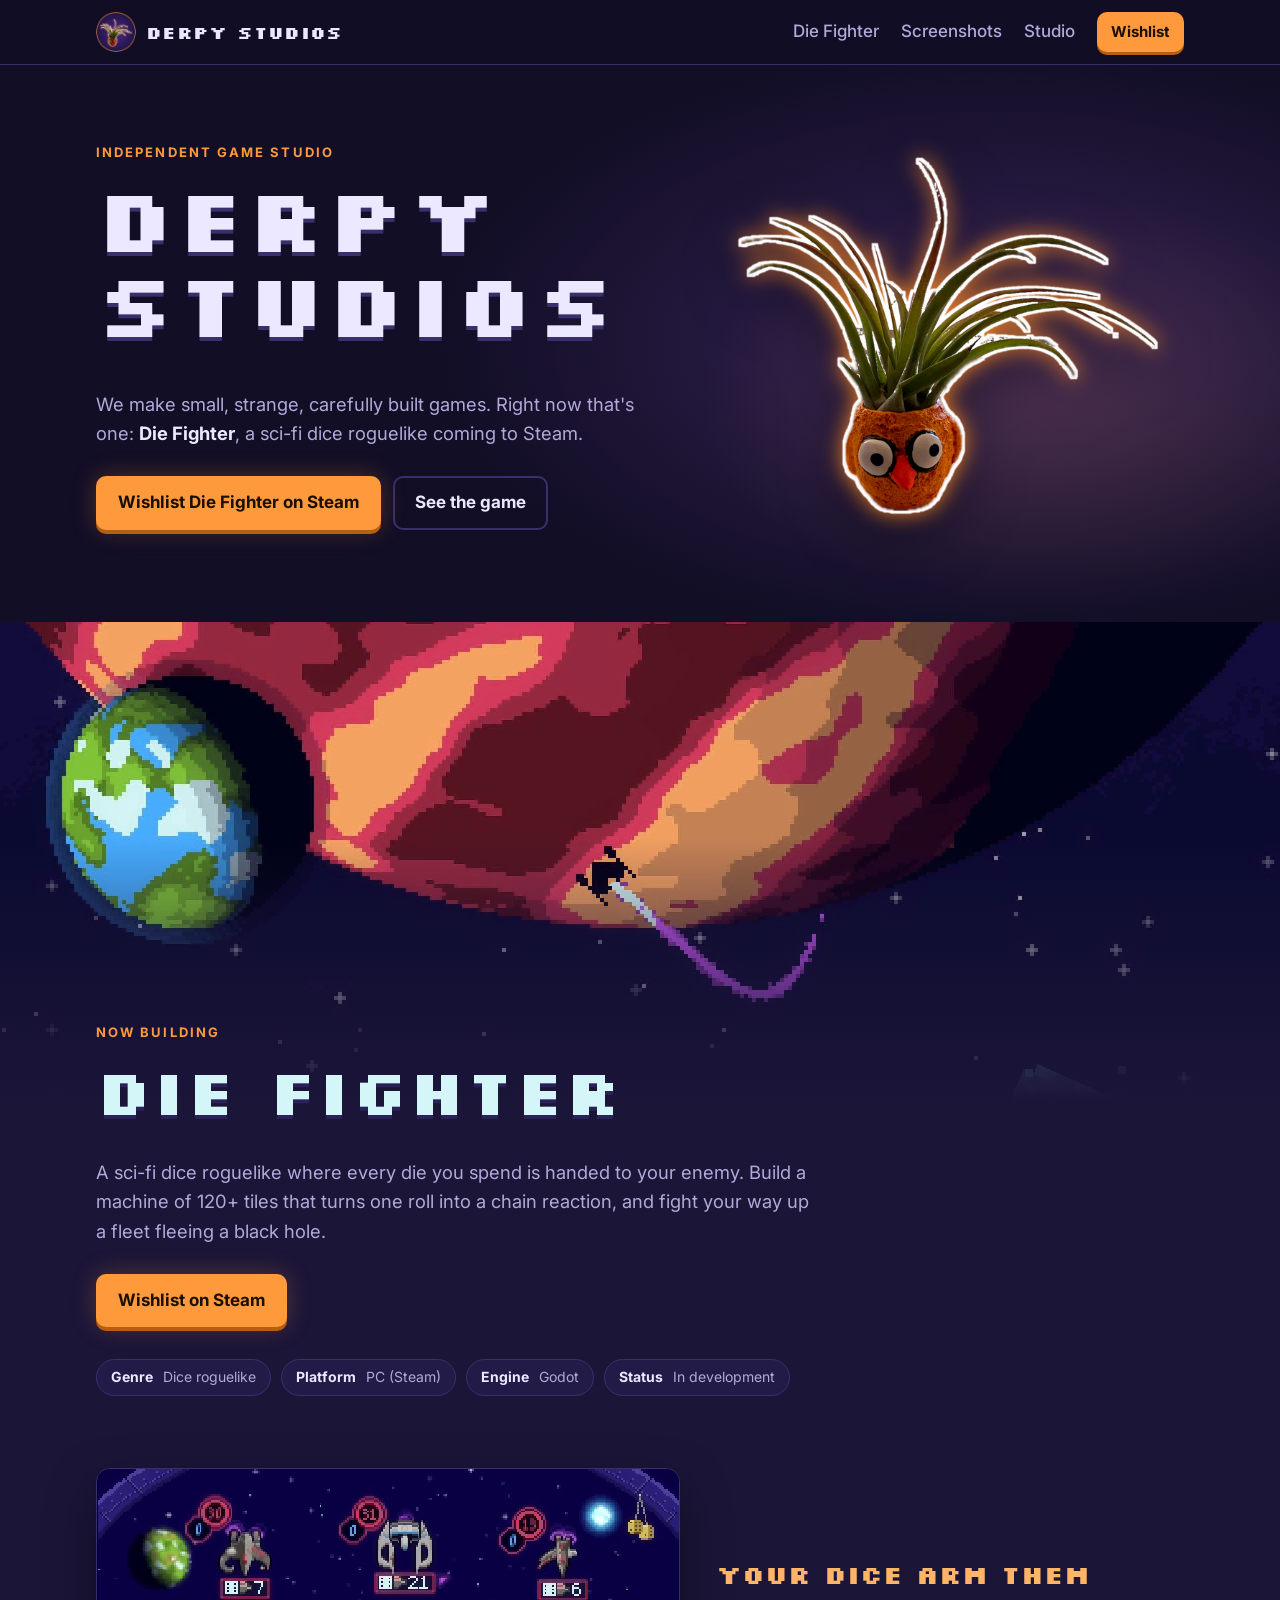
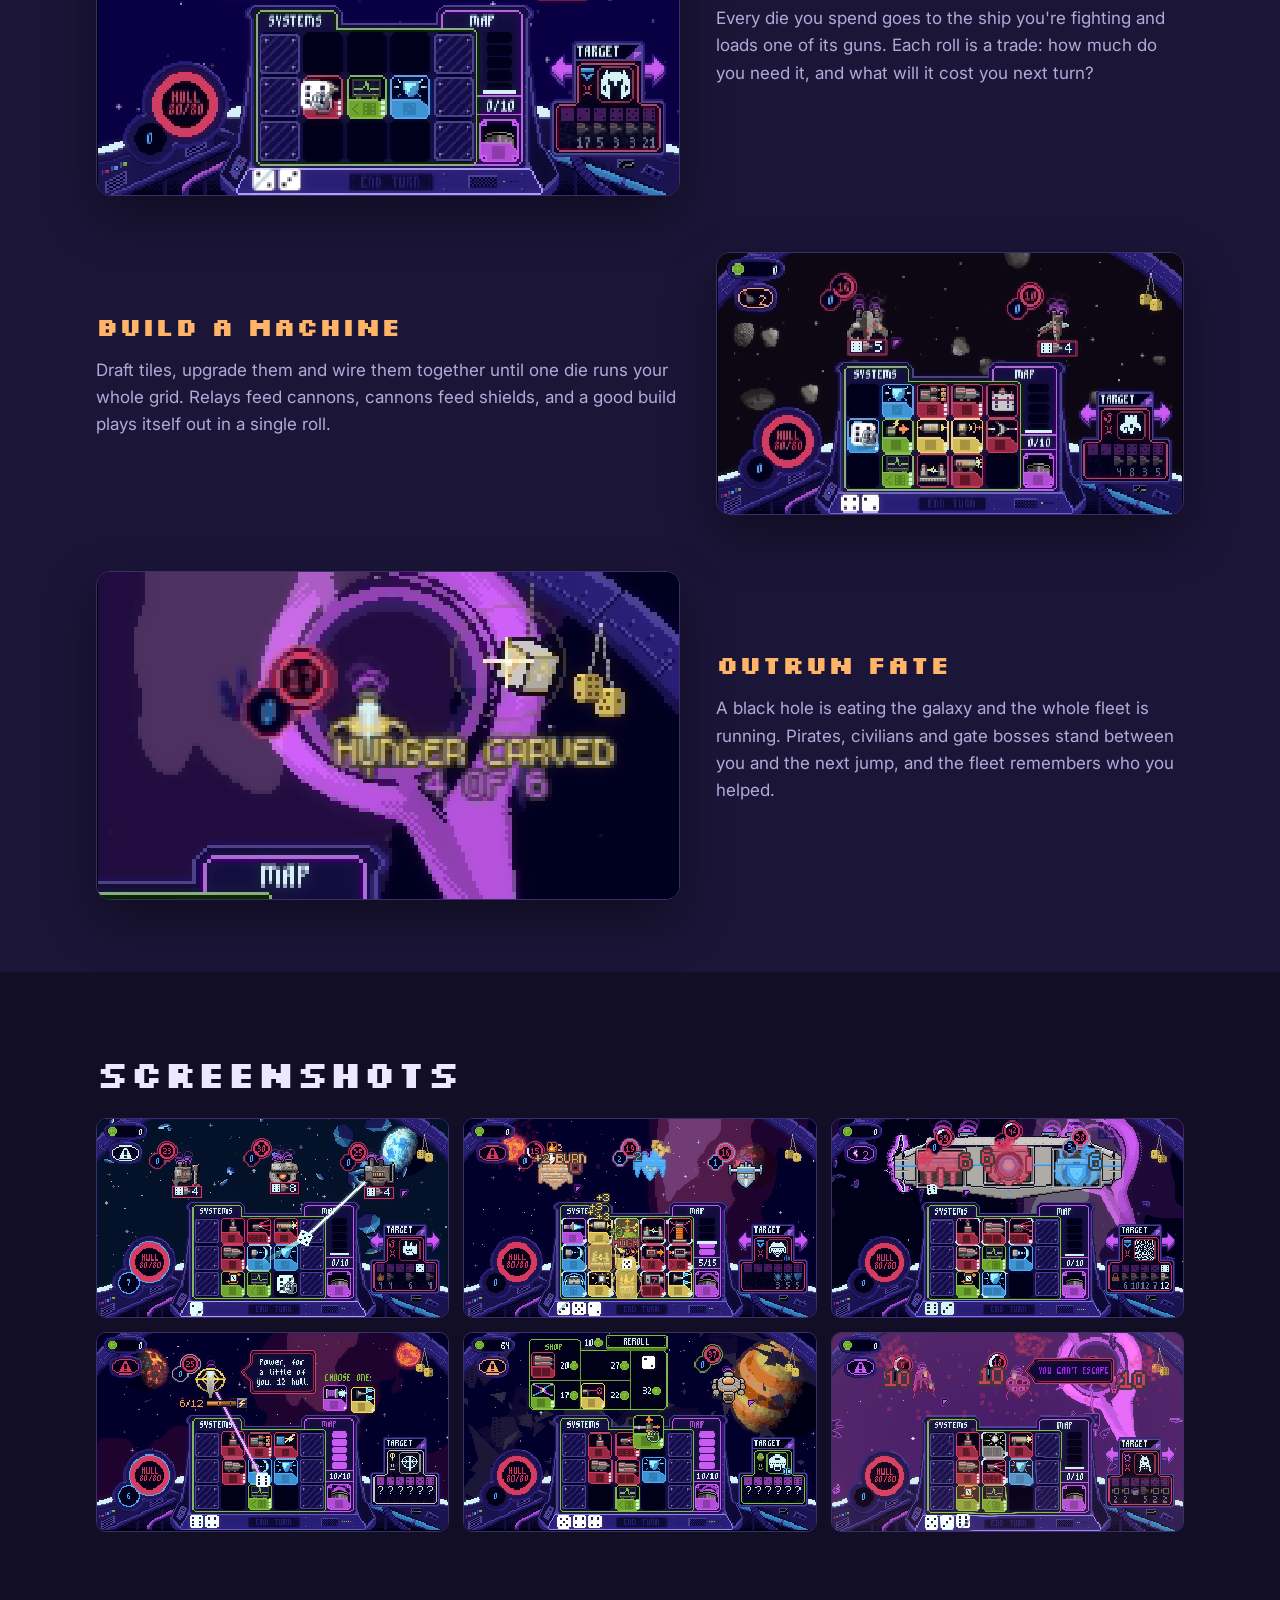
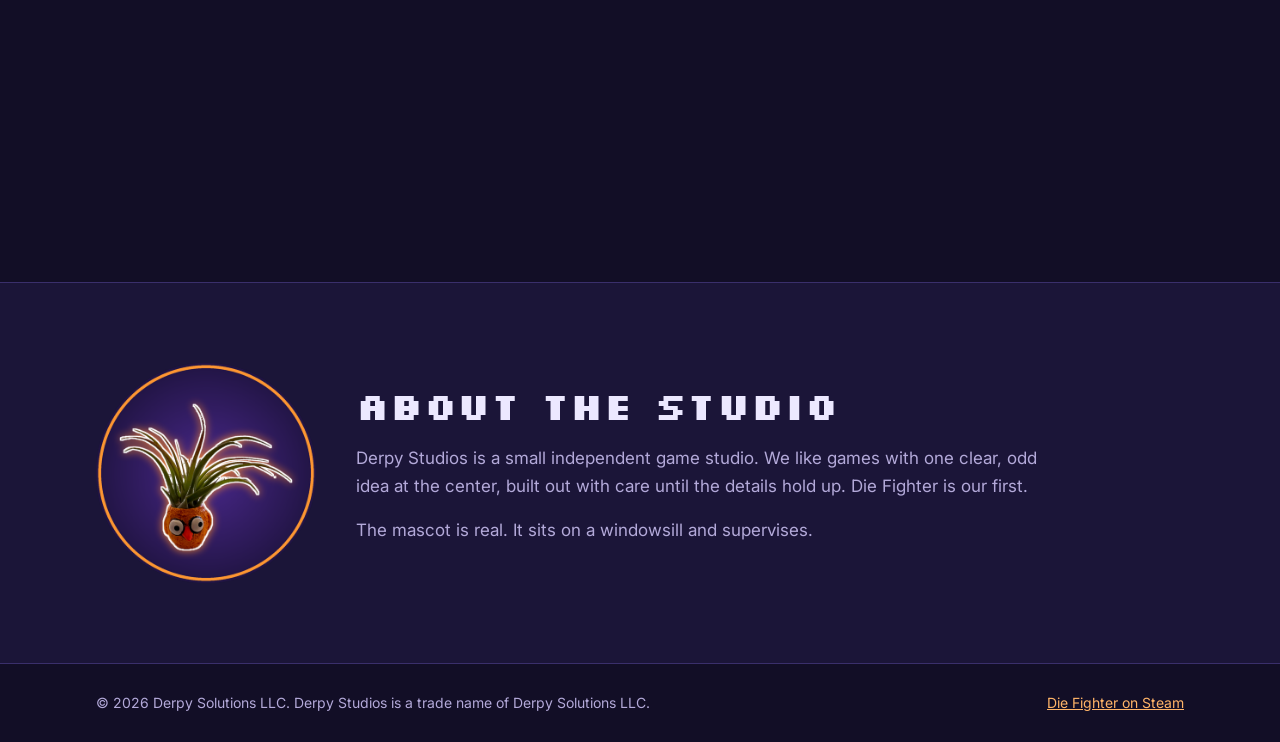
==== index.html @ 27b4df8f "Website first draft" ====
<!doctype html>
<html lang="en">
<head>
  <meta charset="utf-8">
  <meta name="viewport" content="width=device-width, initial-scale=1">
  <title>Derpy Studios</title>
  <meta name="description" content="Derpy Studios is an independent game studio. Now building Die Fighter, a sci-fi dice roguelike where every die you spend is handed to your enemy.">
  <link rel="canonical" href="https://derpystudios.com/">
  <meta name="theme-color" content="#120e26">

  <meta property="og:type" content="website">
  <meta property="og:site_name" content="Derpy Studios">
  <meta property="og:title" content="Derpy Studios">
  <meta property="og:description" content="Independent games. Now building Die Fighter, a sci-fi dice roguelike. Wishlist it on Steam.">
  <meta property="og:url" content="https://derpystudios.com/">
  <meta property="og:image" content="https://derpystudios.com/assets/img/og-card.jpg">
  <meta name="twitter:card" content="summary_large_image">

  <link rel="icon" type="image/png" sizes="32x32" href="assets/img/derpy-badge-32.png">
  <link rel="apple-touch-icon" href="assets/img/derpy-badge-180.png">

  <link rel="preconnect" href="https://fonts.googleapis.com">
  <link rel="preconnect" href="https://fonts.gstatic.com" crossorigin>
  <link href="https://fonts.googleapis.com/css2?family=Inter:wght@400;500;700&family=Silkscreen:wght@400;700&display=swap" rel="stylesheet">
  <link rel="stylesheet" href="assets/site.css">

  <script type="application/ld+json">
  {
    "@context": "https://schema.org",
    "@type": "Organization",
    "name": "Derpy Studios",
    "legalName": "Derpy Solutions LLC",
    "url": "https://derpystudios.com/",
    "logo": "https://derpystudios.com/assets/img/derpy-badge-512.png"
  }
  </script>
</head>
<body>
  <a class="skip" href="#main">Skip to content</a>

  <header class="nav">
    <div class="wrap nav-inner">
      <a class="brand" href="#top" aria-label="Derpy Studios home">
        <img src="assets/img/derpy-badge-180.png" alt="" width="40" height="40">
        <span>Derpy Studios</span>
      </a>
      <nav aria-label="Main">
        <a href="#die-fighter">Die Fighter</a>
        <a href="#gallery">Screenshots</a>
        <a href="#studio">Studio</a>
        <a class="btn btn-sm" href="https://store.steampowered.com/app/3689280/Die_Fighter/" target="_blank" rel="noopener">Wishlist</a>
      </nav>
    </div>
  </header>

  <main id="main">
    <!-- Studio intro -->
    <section class="intro" id="top">
      <div class="wrap intro-inner">
        <div class="intro-copy">
          <p class="eyebrow">Independent game studio</p>
          <h1>Derpy<br>Studios</h1>
          <p class="lede">We make small, strange, carefully built games. Right now that's one: <strong>Die Fighter</strong>, a sci-fi dice roguelike coming to Steam.</p>
          <div class="cta-row">
            <a class="btn" href="https://store.steampowered.com/app/3689280/Die_Fighter/" target="_blank" rel="noopener">Wishlist Die Fighter on Steam</a>
            <a class="btn btn-ghost" href="#die-fighter">See the game</a>
          </div>
        </div>
        <div class="intro-mark">
          <img src="assets/img/derpy-mark-640.png" alt="The Derpy Studios mascot: an orange googly-eyed planter with a spiky air plant for hair" width="640" height="554">
        </div>
      </div>
    </section>

    <!-- Die Fighter -->
    <section class="game" id="die-fighter" aria-labelledby="df-title">
      <div class="game-hero">
        <img src="assets/media/hero.jpg" alt="Die Fighter title art: a small ship trailing purple light past a red planet, beside a pixel die" width="1920" height="1080">
        <div class="game-hero-fade"></div>
      </div>
      <div class="wrap game-head">
        <p class="eyebrow">Now building</p>
        <h2 id="df-title" class="pixel">Die Fighter</h2>
        <p class="lede">A sci-fi dice roguelike where every die you spend is handed to your enemy. Build a machine of 120+ tiles that turns one roll into a chain reaction, and fight your way up a fleet fleeing a black hole.</p>
        <div class="cta-row">
          <a class="btn" href="https://store.steampowered.com/app/3689280/Die_Fighter/" target="_blank" rel="noopener">Wishlist on Steam</a>
        </div>
        <ul class="facts" aria-label="At a glance">
          <li><b>Genre</b> Dice roguelike</li>
          <li><b>Platform</b> PC (Steam)</li>
          <li><b>Engine</b> Godot</li>
          <li><b>Status</b> In development</li>
        </ul>
      </div>

      <div class="wrap features">
        <article class="feature">
          <video autoplay muted loop playsinline preload="metadata" poster="assets/media/clip-hook.jpg" aria-label="A die is spent, handed to the enemy ship, and fired back">
            <source src="assets/media/clip-hook.mp4" type="video/mp4">
          </video>
          <div>
            <h3>Your dice arm them</h3>
            <p>Every die you spend goes to the ship you're fighting and loads one of its guns. Each roll is a trade: how much do you need it, and what will it cost you next turn?</p>
          </div>
        </article>
        <article class="feature flip">
          <video autoplay muted loop playsinline preload="metadata" poster="assets/media/clip-machine.jpg" aria-label="One die feeding a chain of linked tiles across the grid">
            <source src="assets/media/clip-machine.mp4" type="video/mp4">
          </video>
          <div>
            <h3>Build a machine</h3>
            <p>Draft tiles, upgrade them and wire them together until one die runs your whole grid. Relays feed cannons, cannons feed shields, and a good build plays itself out in a single roll.</p>
          </div>
        </article>
        <article class="feature">
          <video autoplay muted loop playsinline preload="metadata" poster="assets/media/clip-fate.jpg" aria-label="The fleet jumps away from the black hole called Fate">
            <source src="assets/media/clip-fate.mp4" type="video/mp4">
          </video>
          <div>
            <h3>Outrun Fate</h3>
            <p>A black hole is eating the galaxy and the whole fleet is running. Pirates, civilians and gate bosses stand between you and the next jump, and the fleet remembers who you helped.</p>
          </div>
        </article>
      </div>
    </section>

    <!-- Screenshots -->
    <section class="gallery" id="gallery" aria-labelledby="gallery-title">
      <div class="wrap">
        <h2 id="gallery-title" class="section-title">Screenshots</h2>
        <div class="grid">
          <button class="shot" data-full="assets/media/shot-hook.jpg"><img src="assets/media/shot-hook.jpg" loading="lazy" alt="Dragging a die across the systems grid while three enemy ships show their intents" width="1920" height="1080"></button>
          <button class="shot" data-full="assets/media/shot-machine.jpg"><img src="assets/media/shot-machine.jpg" loading="lazy" alt="A full grid of upgraded tiles chaining bonuses in one turn" width="1920" height="1080"></button>
          <button class="shot" data-full="assets/media/shot-boss.jpg"><img src="assets/media/shot-boss.jpg" loading="lazy" alt="The Bastion, a gate boss, with three armed sections" width="1920" height="1080"></button>
          <button class="shot" data-full="assets/media/shot-pact.jpg"><img src="assets/media/shot-pact.jpg" loading="lazy" alt="A Zealot offering power for hull, with a choice of two tiles" width="1920" height="1080"></button>
          <button class="shot" data-full="assets/media/shot-shop.jpg"><img src="assets/media/shot-shop.jpg" loading="lazy" alt="The shop, selling tiles and a die" width="1920" height="1080"></button>
          <button class="shot" data-full="assets/media/shot-fate.jpg"><img src="assets/media/shot-fate.jpg" loading="lazy" alt="Ships near the black hole Fate: You can't escape" width="1920" height="1080"></button>
        </div>
      </div>
    </section>

    <!-- Steam widget -->
    <section class="steam" aria-label="Die Fighter on Steam">
      <div class="wrap">
        <iframe src="https://store.steampowered.com/widget/3689280/" title="Die Fighter on Steam" loading="lazy" width="646" height="190"></iframe>
      </div>
    </section>

    <!-- Studio -->
    <section class="studio" id="studio" aria-labelledby="studio-title">
      <div class="wrap studio-inner">
        <img class="studio-badge" src="assets/img/derpy-badge-512.png" alt="" width="220" height="220" loading="lazy">
        <div>
          <h2 id="studio-title" class="section-title">About the studio</h2>
          <p>Derpy Studios is a small independent game studio. We like games with one clear, odd idea at the center, built out with care until the details hold up. Die Fighter is our first.</p>
          <p>The mascot is real. It sits on a windowsill and supervises.</p>
        </div>
      </div>
    </section>
  </main>

  <footer class="footer">
    <div class="wrap footer-inner">
      <p>&copy; <span id="year">2026</span> Derpy Solutions LLC. Derpy Studios is a trade name of Derpy Solutions LLC.</p>
      <p><a href="https://store.steampowered.com/app/3689280/Die_Fighter/" target="_blank" rel="noopener">Die Fighter on Steam</a></p>
    </div>
  </footer>

  <dialog class="lightbox" id="lightbox" aria-label="Screenshot">
    <button class="lightbox-close" aria-label="Close">&times;</button>
    <img alt="">
  </dialog>

  <script>
    document.getElementById('year').textContent = new Date().getFullYear();
    const box = document.getElementById('lightbox');
    const boxImg = box.querySelector('img');
    document.querySelectorAll('.shot').forEach(b => b.addEventListener('click', () => {
      const img = b.querySelector('img');
      boxImg.src = b.dataset.full; boxImg.alt = img.alt;
      box.showModal();
    }));
    box.addEventListener('click', e => { if (e.target !== boxImg) box.close(); });
    // Respect reduced motion: hold the clips on their poster frames.
    if (matchMedia('(prefers-reduced-motion: reduce)').matches) {
      document.querySelectorAll('video').forEach(v => { v.removeAttribute('autoplay'); v.pause(); v.controls = true; });
    }
  </script>
</body>
</html>
---- assets/site.css ----
/* Derpy Studios: deep-space purples from Die Fighter, orange from the mascot's pot. */
:root {
  --bg: #120e26;
  --bg-2: #1b1538;
  --panel: #231b47;
  --line: #3a2f6b;
  --text: #ece8ff;
  --muted: #b3a9d9;
  --orange: #ff9a3c;
  --orange-hi: #ffb468;
  --violet: #b56cff;
  --radius: 14px;
  --wrap: 1120px;
}

* { box-sizing: border-box; }
html { scroll-behavior: smooth; }
body {
  margin: 0;
  background: var(--bg);
  color: var(--text);
  font: 17px/1.6 Inter, system-ui, -apple-system, Segoe UI, Roboto, sans-serif;
  -webkit-font-smoothing: antialiased;
}
img, video { max-width: 100%; height: auto; display: block; }
.intro-inner > *, .feature > *, .studio-inner > * { min-width: 0; }
a { color: var(--orange-hi); }
h1, h2, h3 { line-height: 1.1; margin: 0 0 .5em; }
.wrap { max-width: var(--wrap); margin: 0 auto; padding: 0 16px; }
.pixel, h1, .section-title, .brand span { font-family: Silkscreen, monospace; font-weight: 700; letter-spacing: .02em; }

.skip { position: absolute; left: -9999px; }
.skip:focus { left: 16px; top: 16px; z-index: 99; background: var(--orange); color: #000; padding: 8px 12px; }

.eyebrow { text-transform: uppercase; letter-spacing: .16em; font-size: 13px; font-weight: 700; color: var(--orange); margin: 0 0 12px; }
.lede { font-size: 1.15rem; color: var(--muted); max-width: 60ch; }
.lede strong { color: var(--text); }

.btn {
  display: inline-block; text-decoration: none; font-weight: 700;
  background: var(--orange); color: #1a0f00;
  padding: 13px 22px; border-radius: 10px;
  box-shadow: 0 4px 0 #b65f12, 0 0 24px rgba(255,154,60,.25);
  transition: transform .12s ease, background .12s ease;
}
.btn:hover { background: var(--orange-hi); transform: translateY(-1px); }
.btn:active { transform: translateY(2px); box-shadow: 0 2px 0 #b65f12; }
.btn-ghost { background: transparent; color: var(--text); box-shadow: inset 0 0 0 2px var(--line); }
.btn-ghost:hover { background: var(--panel); }
.btn-sm { padding: 8px 14px; font-size: 15px; box-shadow: 0 3px 0 #b65f12; }
.cta-row { display: flex; flex-wrap: wrap; gap: 12px; margin-top: 28px; }

/* Nav */
.nav { position: sticky; top: 0; z-index: 10; background: rgba(18,14,38,.82); backdrop-filter: blur(10px); border-bottom: 1px solid var(--line); }
.nav-inner { display: flex; align-items: center; justify-content: space-between; height: 64px; gap: 16px; }
.brand { display: flex; align-items: center; gap: 10px; color: var(--text); text-decoration: none; font-size: 18px; white-space: nowrap; }
.nav nav { display: flex; align-items: center; gap: 22px; }
.nav nav a:not(.btn) { color: var(--muted); text-decoration: none; font-weight: 500; }
.nav nav a:not(.btn):hover { color: var(--text); }

/* Intro */
.intro {
  padding: 72px 0 88px;
  background:
    radial-gradient(800px 420px at 78% 50%, rgba(181,108,255,.22), transparent 70%),
    radial-gradient(500px 300px at 82% 60%, rgba(255,154,60,.14), transparent 70%);
}
.intro-inner { display: grid; grid-template-columns: 1.1fr .9fr; align-items: center; gap: 40px; }
.intro h1 { font-size: clamp(3rem, 8vw, 5.6rem); line-height: .95; text-shadow: 0 4px 0 #3a2f6b; }
.intro-mark img { width: 100%; max-width: 460px; margin: 0 auto; filter: drop-shadow(0 18px 30px rgba(0,0,0,.45)); animation: bob 5s ease-in-out infinite; }
@keyframes bob { 50% { transform: translateY(-10px) rotate(-1.5deg); } }

/* Game */
.game { position: relative; padding-bottom: 72px; background: var(--bg-2); }
.game-hero { position: relative; overflow: hidden; }
.game-hero img { width: 100%; height: auto; aspect-ratio: 16 / 6; object-fit: cover; object-position: top; image-rendering: pixelated; }
.game-hero-fade { position: absolute; inset: 0; background: linear-gradient(to bottom, rgba(27,21,56,0) 45%, var(--bg-2) 100%); }
.game-head { position: relative; margin-top: -80px; }
.game-head h2 { font-size: clamp(2.4rem, 6vw, 4rem); color: #d4f6f8; text-shadow: 0 4px 0 #2a2257; }
.facts { list-style: none; padding: 0; margin: 32px 0 0; display: flex; flex-wrap: wrap; gap: 10px; }
.facts li { background: var(--panel); border: 1px solid var(--line); border-radius: 999px; padding: 6px 14px; font-size: 14px; color: var(--muted); }
.facts b { color: var(--text); margin-right: 6px; }

.features { display: grid; gap: 56px; margin-top: 72px; }
.feature { display: grid; grid-template-columns: 1.25fr 1fr; gap: 36px; align-items: center; }
.feature.flip > video { order: 2; }
.feature video { width: 100%; border-radius: var(--radius); border: 1px solid var(--line); box-shadow: 0 20px 50px rgba(0,0,0,.4); image-rendering: pixelated; background: #000; aspect-ratio: 16 / 9; }
.feature h3 { font-size: 1.6rem; font-family: Silkscreen, monospace; color: var(--orange-hi); }
.feature p { color: var(--muted); }

/* Gallery */
.gallery { padding: 80px 0; }
.section-title { font-size: clamp(1.8rem, 4vw, 2.4rem); }
.grid { display: grid; grid-template-columns: repeat(3, 1fr); gap: 14px; margin-top: 24px; }
.shot { padding: 0; border: 1px solid var(--line); border-radius: 10px; overflow: hidden; background: #000; cursor: zoom-in; }
.shot img { width: 100%; height: auto; aspect-ratio: 16 / 9; transition: transform .25s ease; image-rendering: pixelated; }
.shot:hover img, .shot:focus-visible img { transform: scale(1.04); }
.shot:focus-visible { outline: 3px solid var(--orange); outline-offset: 2px; }

.lightbox { padding: 0; border: 0; background: transparent; max-width: 96vw; max-height: 92vh; }
.lightbox::backdrop { background: rgba(8,6,20,.9); }
.lightbox img { max-height: 92vh; width: auto; border-radius: 8px; image-rendering: pixelated; }
.lightbox-close { position: fixed; top: 14px; right: 18px; font-size: 34px; line-height: 1; background: none; border: 0; color: #fff; cursor: pointer; }

/* Steam widget */
.steam { padding: 0 0 80px; }
.steam iframe { display: block; margin: 0 auto; border: 0; max-width: 100%; }

/* Studio */
.studio { padding: 80px 0; background: var(--bg-2); border-top: 1px solid var(--line); }
.studio-inner { display: grid; grid-template-columns: 220px 1fr; gap: 40px; align-items: center; }
.studio p { color: var(--muted); max-width: 62ch; }

/* Footer */
.footer { border-top: 1px solid var(--line); padding: 28px 0; font-size: 14px; color: var(--muted); }
.footer-inner { display: flex; flex-wrap: wrap; justify-content: space-between; gap: 8px 24px; }
.footer p { margin: 0; }

@media (max-width: 860px) {
  .intro-inner, .feature, .studio-inner { grid-template-columns: minmax(0, 1fr); }
  .feature.flip > video { order: 0; }
  .intro { padding-top: 40px; }
  .intro-mark { order: -1; }
  .intro-mark img { max-width: 280px; }
  .grid { grid-template-columns: repeat(2, 1fr); }
  .studio-badge { width: 160px; }
  .game-head { margin-top: -30px; }
}
@media (max-width: 560px) {
  .nav nav a:not(.btn) { display: none; }
  .grid { grid-template-columns: 1fr; }
}
@media (prefers-reduced-motion: reduce) {
  html { scroll-behavior: auto; }
  .intro-mark img { animation: none; }
}
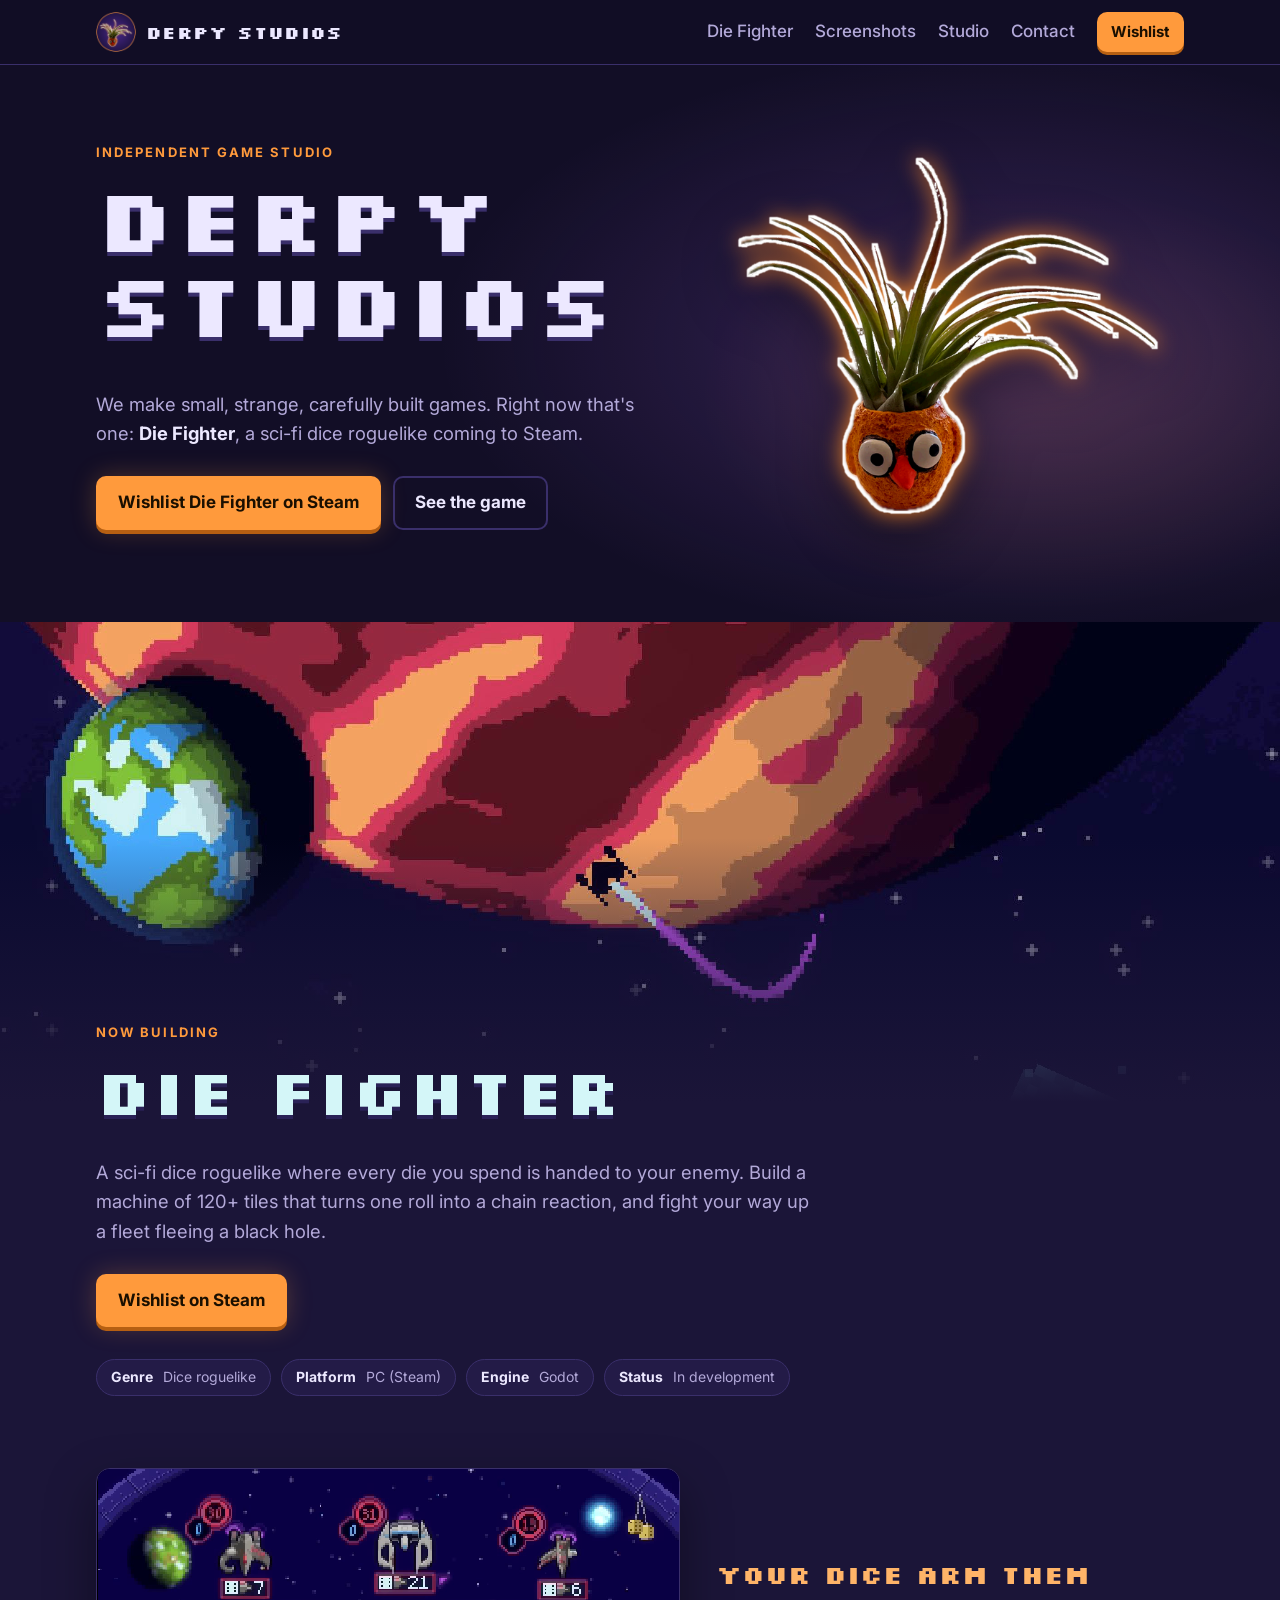
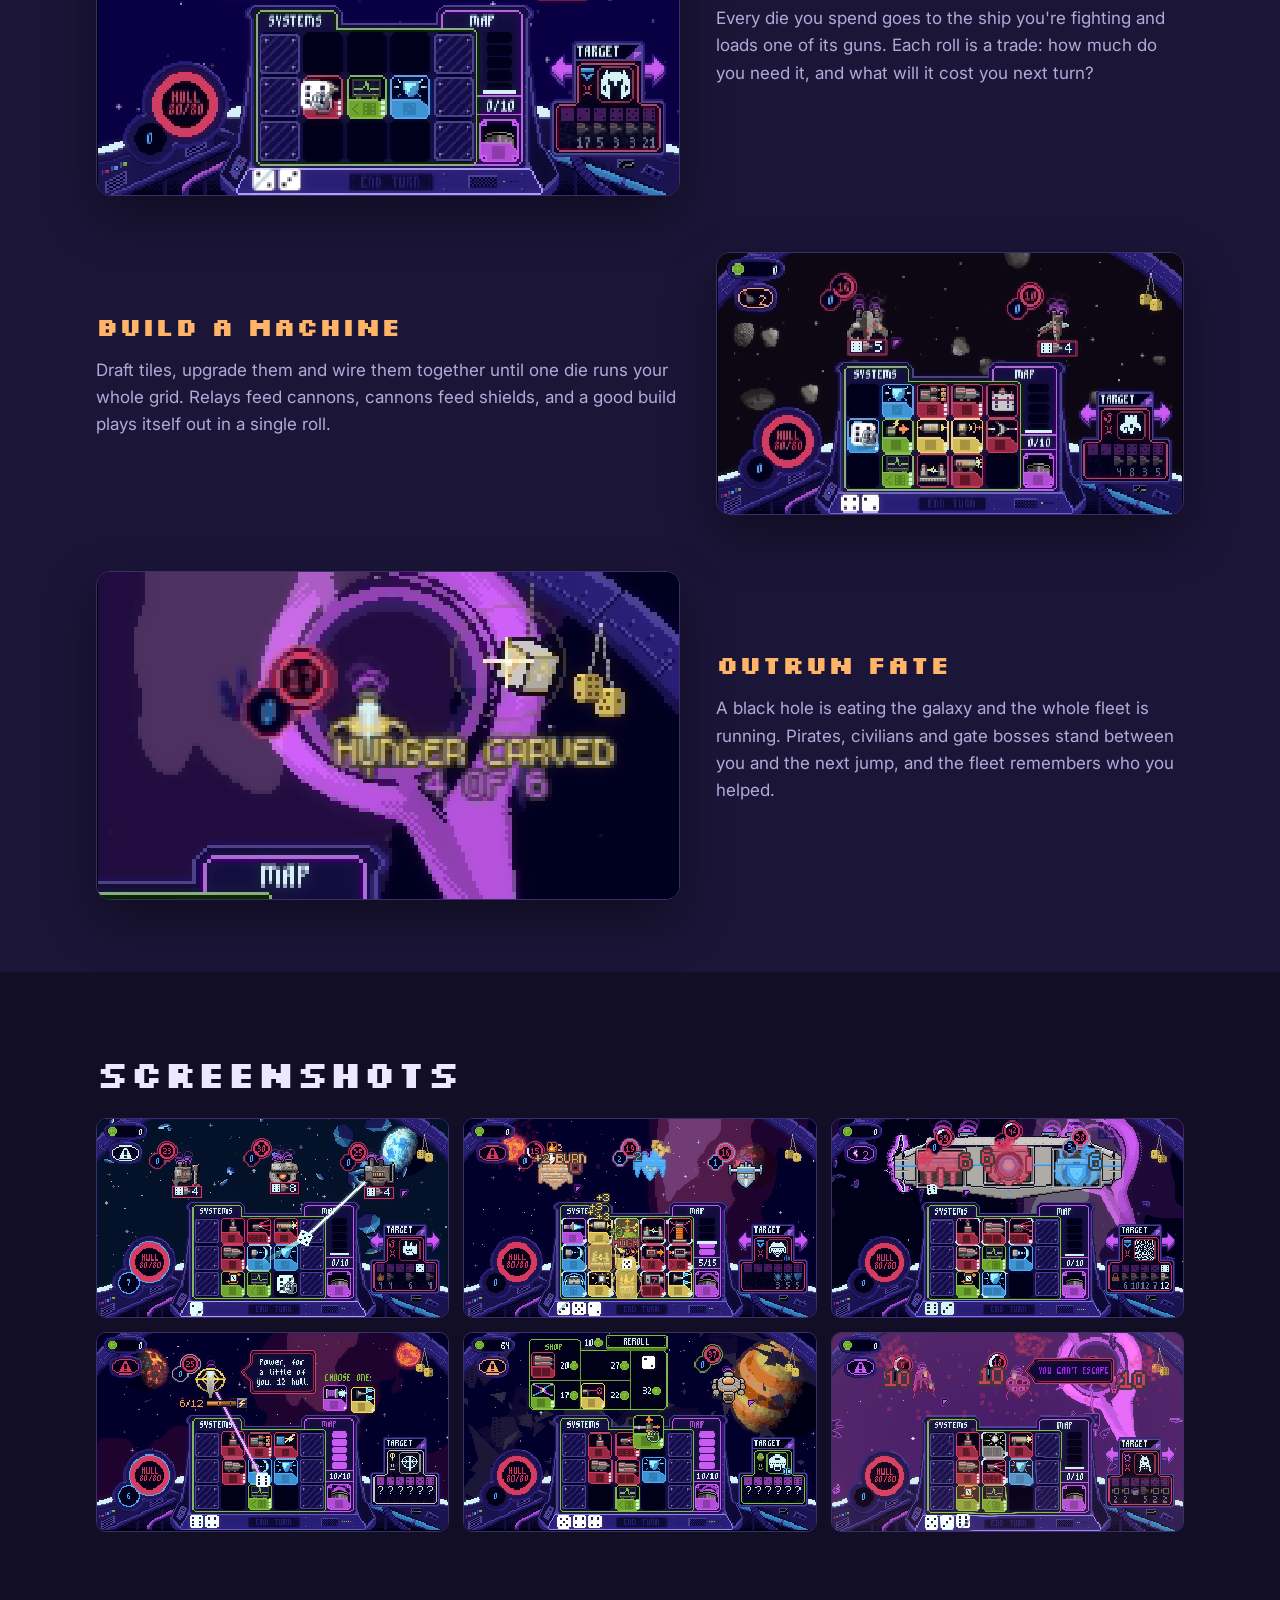
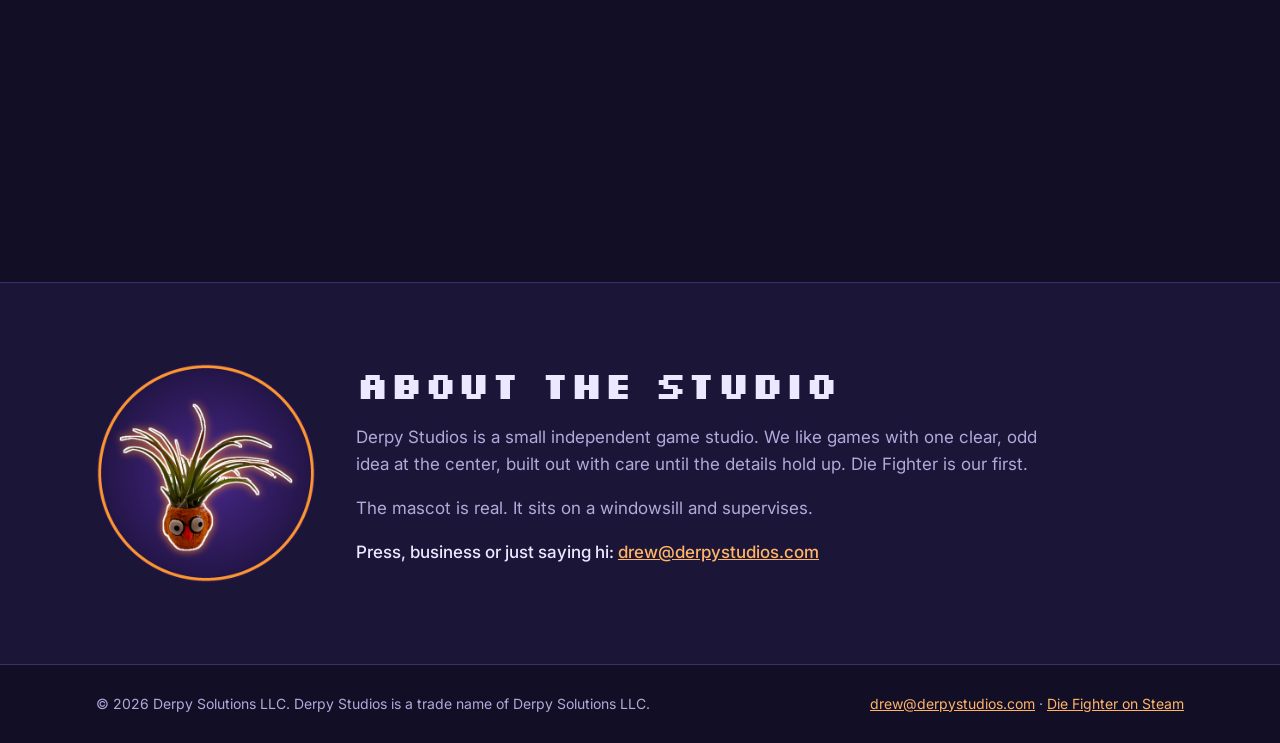
==== commit 1e64ce38: "Add email" ====
--- a/index.html
+++ b/index.html
@@ -31,6 +31,7 @@
     "name": "Derpy Studios",
     "legalName": "Derpy Solutions LLC",
     "url": "https://derpystudios.com/",
+    "email": "drew@derpystudios.com",
     "logo": "https://derpystudios.com/assets/img/derpy-badge-512.png"
   }
   </script>
@@ -48,6 +49,7 @@
         <a href="#die-fighter">Die Fighter</a>
         <a href="#gallery">Screenshots</a>
         <a href="#studio">Studio</a>
+        <a href="mailto:drew@derpystudios.com">Contact</a>
         <a class="btn btn-sm" href="https://store.steampowered.com/app/3689280/Die_Fighter/" target="_blank" rel="noopener">Wishlist</a>
       </nav>
     </div>
@@ -154,6 +156,7 @@
           <h2 id="studio-title" class="section-title">About the studio</h2>
           <p>Derpy Studios is a small independent game studio. We like games with one clear, odd idea at the center, built out with care until the details hold up. Die Fighter is our first.</p>
           <p>The mascot is real. It sits on a windowsill and supervises.</p>
+          <p class="contact">Press, business or just saying hi: <a href="mailto:drew@derpystudios.com">drew@derpystudios.com</a></p>
         </div>
       </div>
     </section>
@@ -162,7 +165,7 @@
   <footer class="footer">
     <div class="wrap footer-inner">
       <p>&copy; <span id="year">2026</span> Derpy Solutions LLC. Derpy Studios is a trade name of Derpy Solutions LLC.</p>
-      <p><a href="https://store.steampowered.com/app/3689280/Die_Fighter/" target="_blank" rel="noopener">Die Fighter on Steam</a></p>
+      <p><a href="mailto:drew@derpystudios.com">drew@derpystudios.com</a> · <a href="https://store.steampowered.com/app/3689280/Die_Fighter/" target="_blank" rel="noopener">Die Fighter on Steam</a></p>
     </div>
   </footer>
 
--- a/assets/site.css
+++ b/assets/site.css
@@ -134,3 +134,4 @@
   html { scroll-behavior: auto; }
   .intro-mark img { animation: none; }
 }
+.studio .contact { color: var(--text); font-weight: 500; }
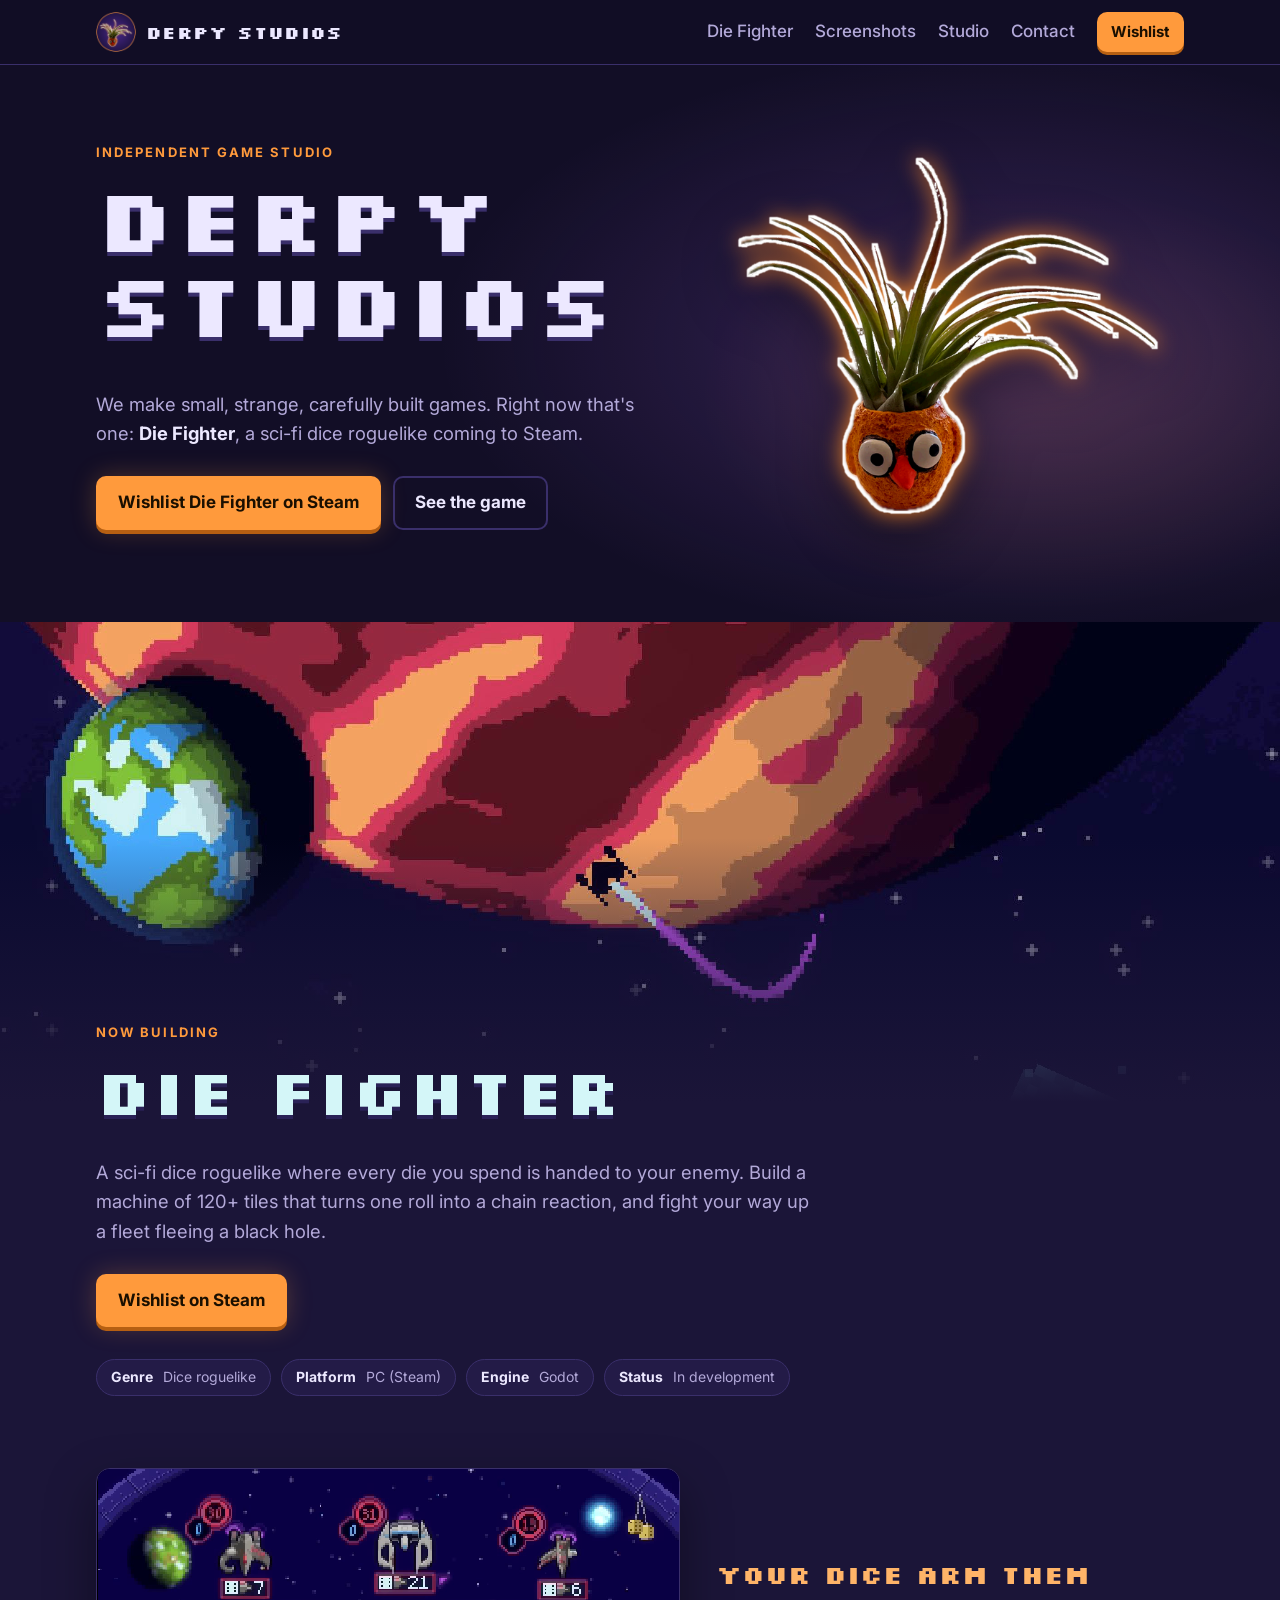
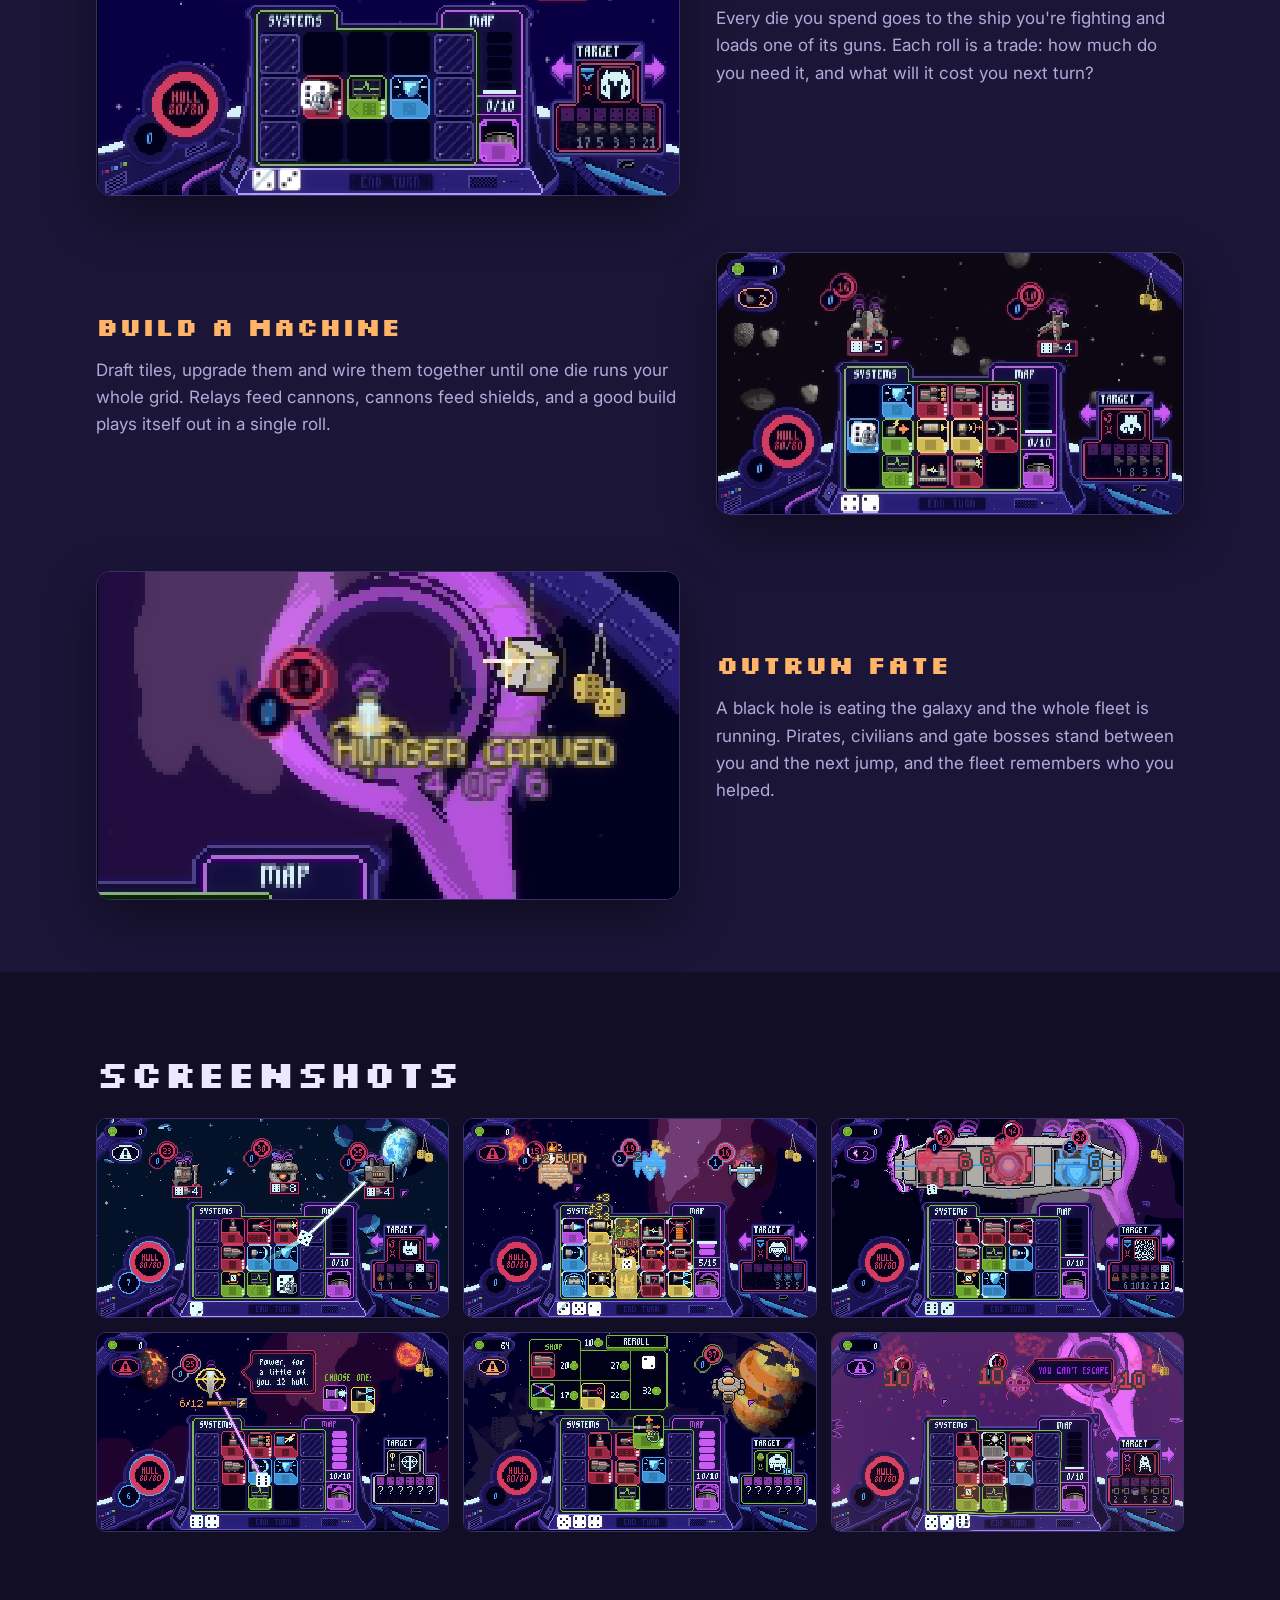
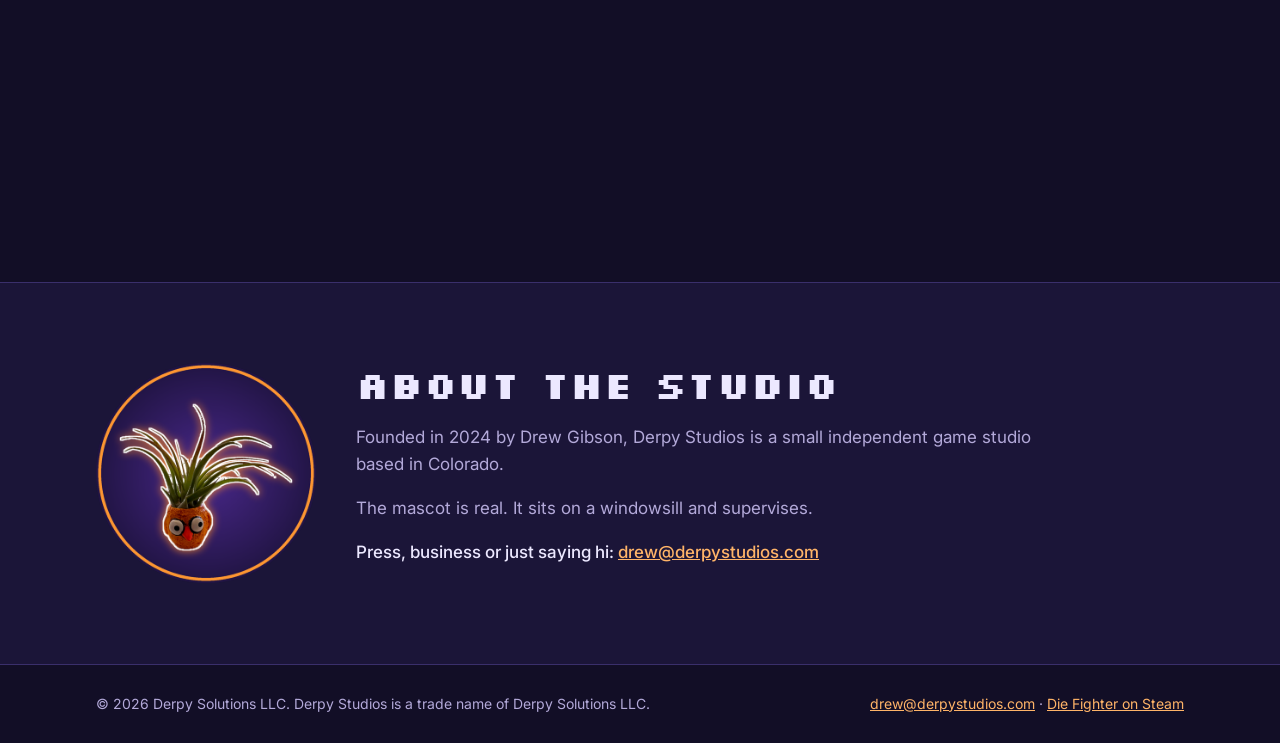
==== commit 18857120: "Verbiage change" ====
--- a/index.html
+++ b/index.html
@@ -154,7 +154,7 @@
         <img class="studio-badge" src="assets/img/derpy-badge-512.png" alt="" width="220" height="220" loading="lazy">
         <div>
           <h2 id="studio-title" class="section-title">About the studio</h2>
-          <p>Derpy Studios is a small independent game studio. We like games with one clear, odd idea at the center, built out with care until the details hold up. Die Fighter is our first.</p>
+          <p>Founded in 2024 by Drew Gibson, Derpy Studios is a small independent game studio based in Colorado.</p>
           <p>The mascot is real. It sits on a windowsill and supervises.</p>
           <p class="contact">Press, business or just saying hi: <a href="mailto:drew@derpystudios.com">drew@derpystudios.com</a></p>
         </div>
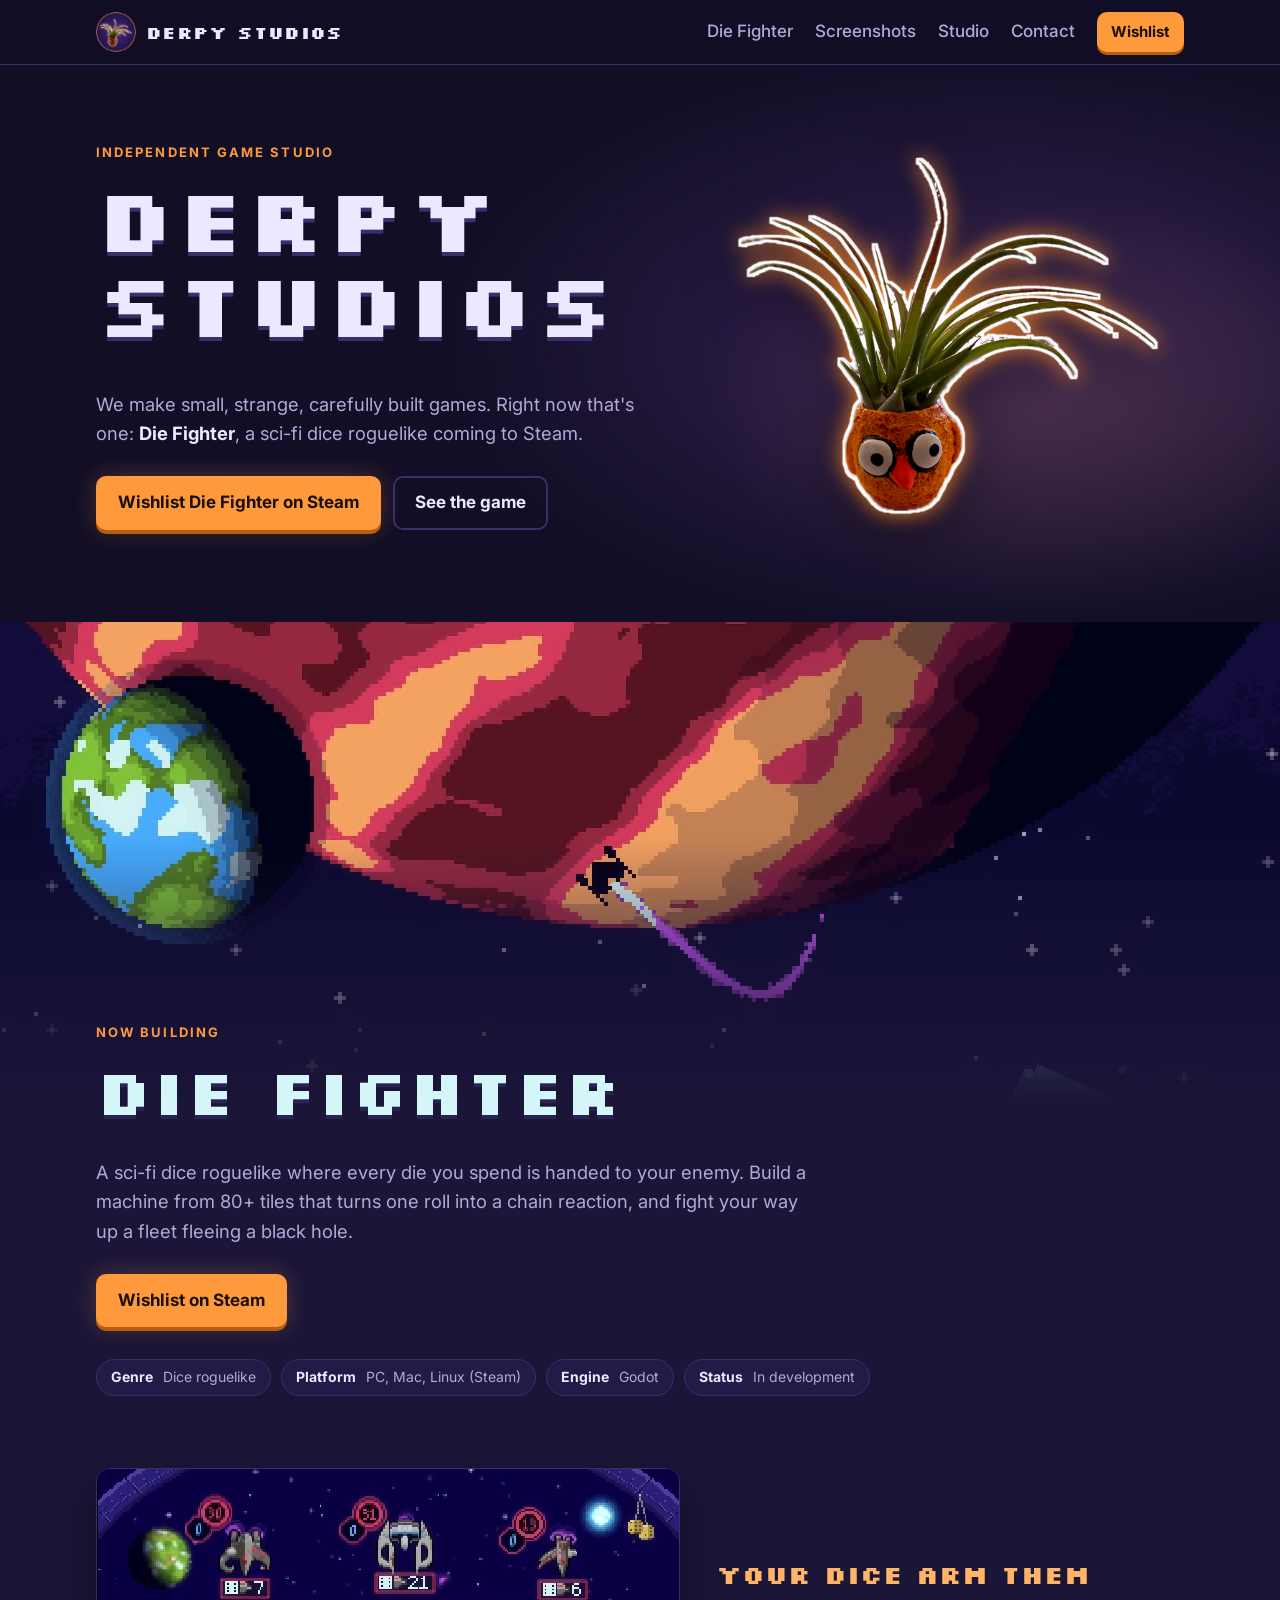
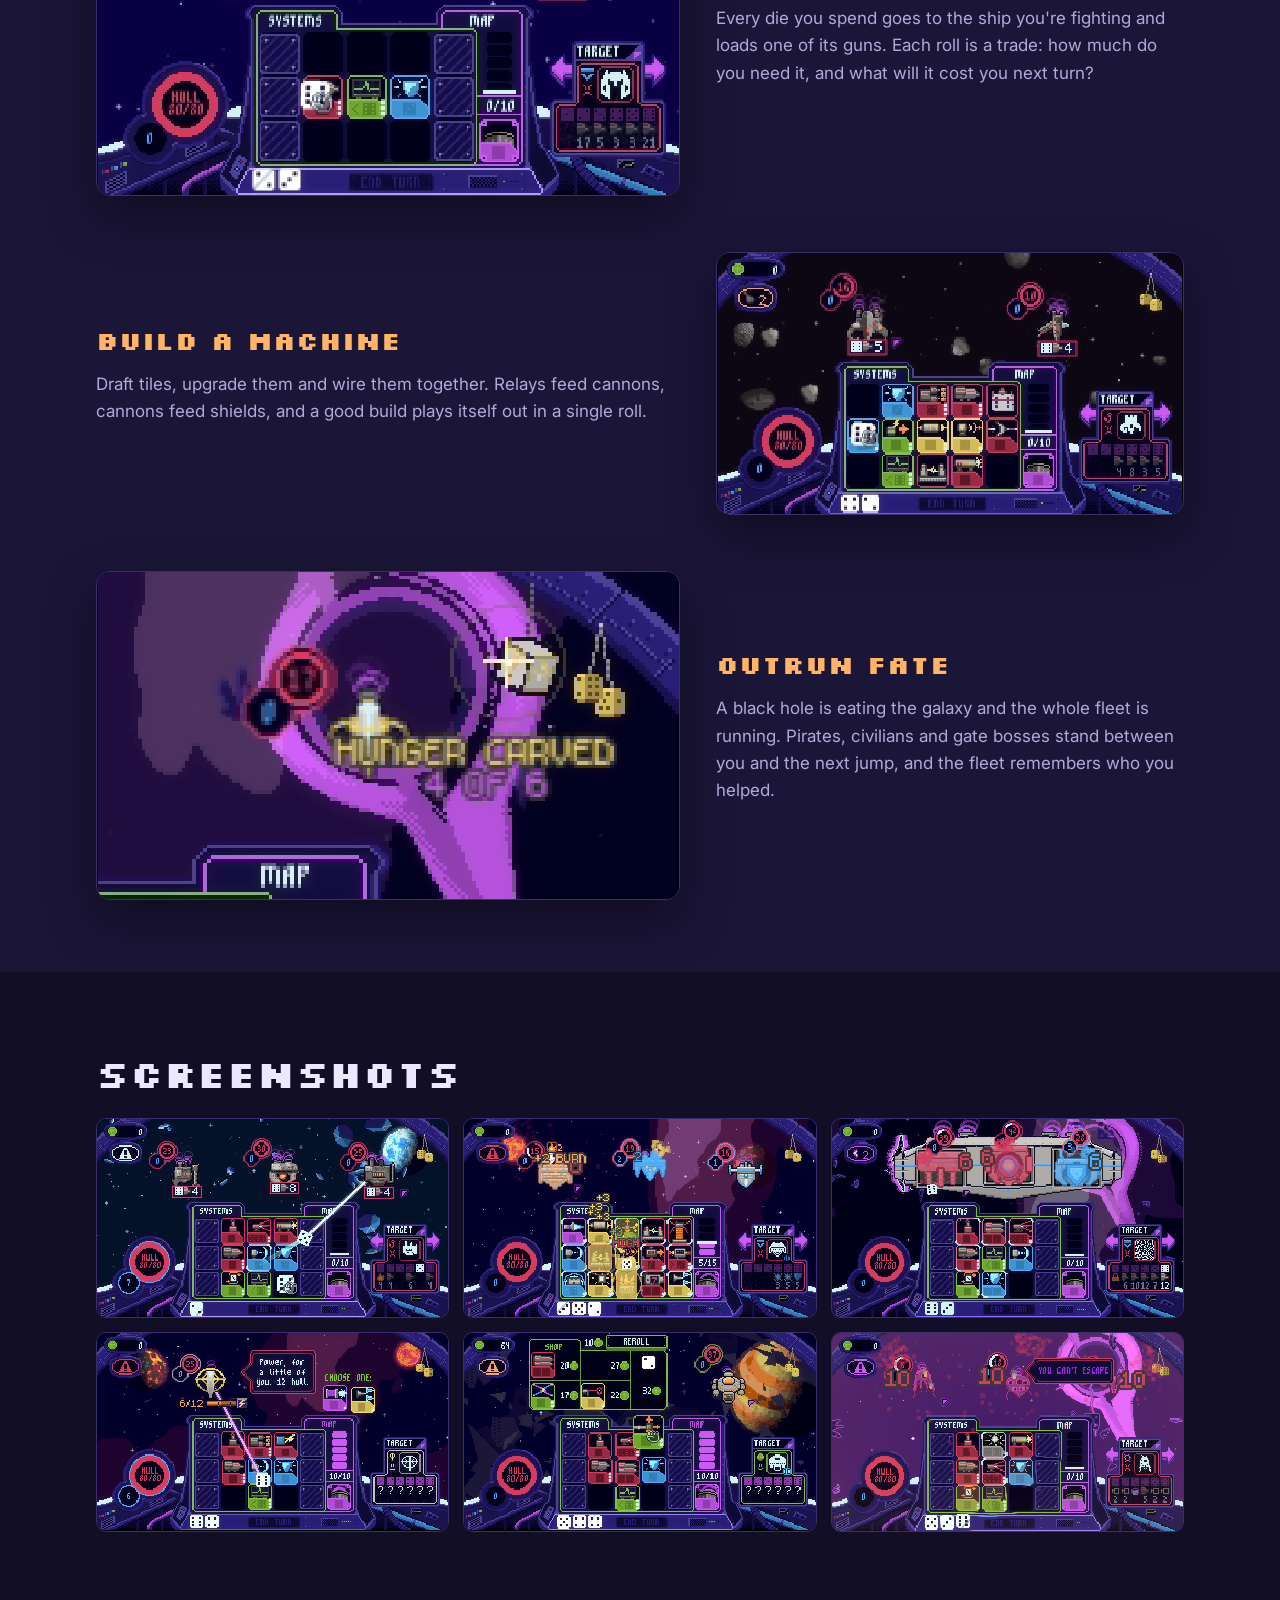
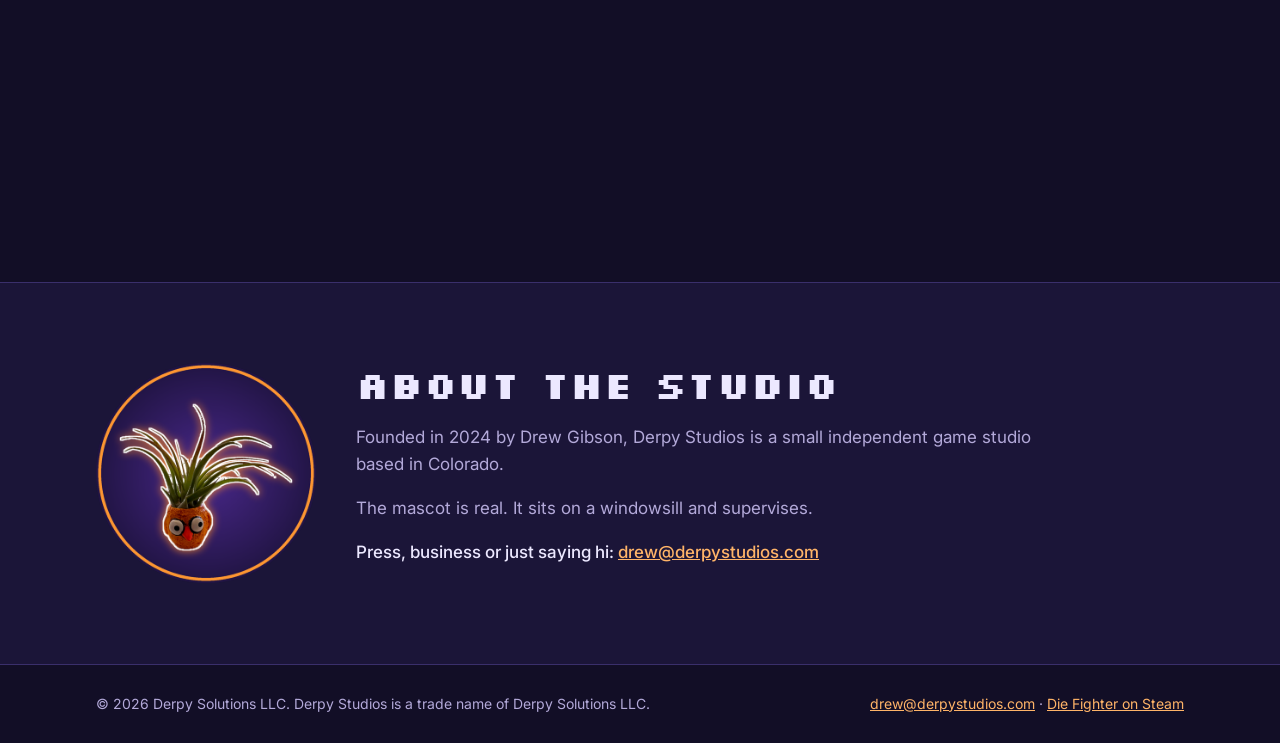
==== commit 83a044ad: "Platform change" ====
--- a/index.html
+++ b/index.html
@@ -83,13 +83,13 @@
       <div class="wrap game-head">
         <p class="eyebrow">Now building</p>
         <h2 id="df-title" class="pixel">Die Fighter</h2>
-        <p class="lede">A sci-fi dice roguelike where every die you spend is handed to your enemy. Build a machine of 120+ tiles that turns one roll into a chain reaction, and fight your way up a fleet fleeing a black hole.</p>
+        <p class="lede">A sci-fi dice roguelike where every die you spend is handed to your enemy. Build a machine from 80+ tiles that turns one roll into a chain reaction, and fight your way up a fleet fleeing a black hole.</p>
         <div class="cta-row">
           <a class="btn" href="https://store.steampowered.com/app/3689280/Die_Fighter/" target="_blank" rel="noopener">Wishlist on Steam</a>
         </div>
         <ul class="facts" aria-label="At a glance">
           <li><b>Genre</b> Dice roguelike</li>
-          <li><b>Platform</b> PC (Steam)</li>
+          <li><b>Platform</b> PC, Mac, Linux (Steam)</li>
           <li><b>Engine</b> Godot</li>
           <li><b>Status</b> In development</li>
         </ul>
@@ -111,7 +111,7 @@
           </video>
           <div>
             <h3>Build a machine</h3>
-            <p>Draft tiles, upgrade them and wire them together until one die runs your whole grid. Relays feed cannons, cannons feed shields, and a good build plays itself out in a single roll.</p>
+            <p>Draft tiles, upgrade them and wire them together. Relays feed cannons, cannons feed shields, and a good build plays itself out in a single roll.</p>
           </div>
         </article>
         <article class="feature">
